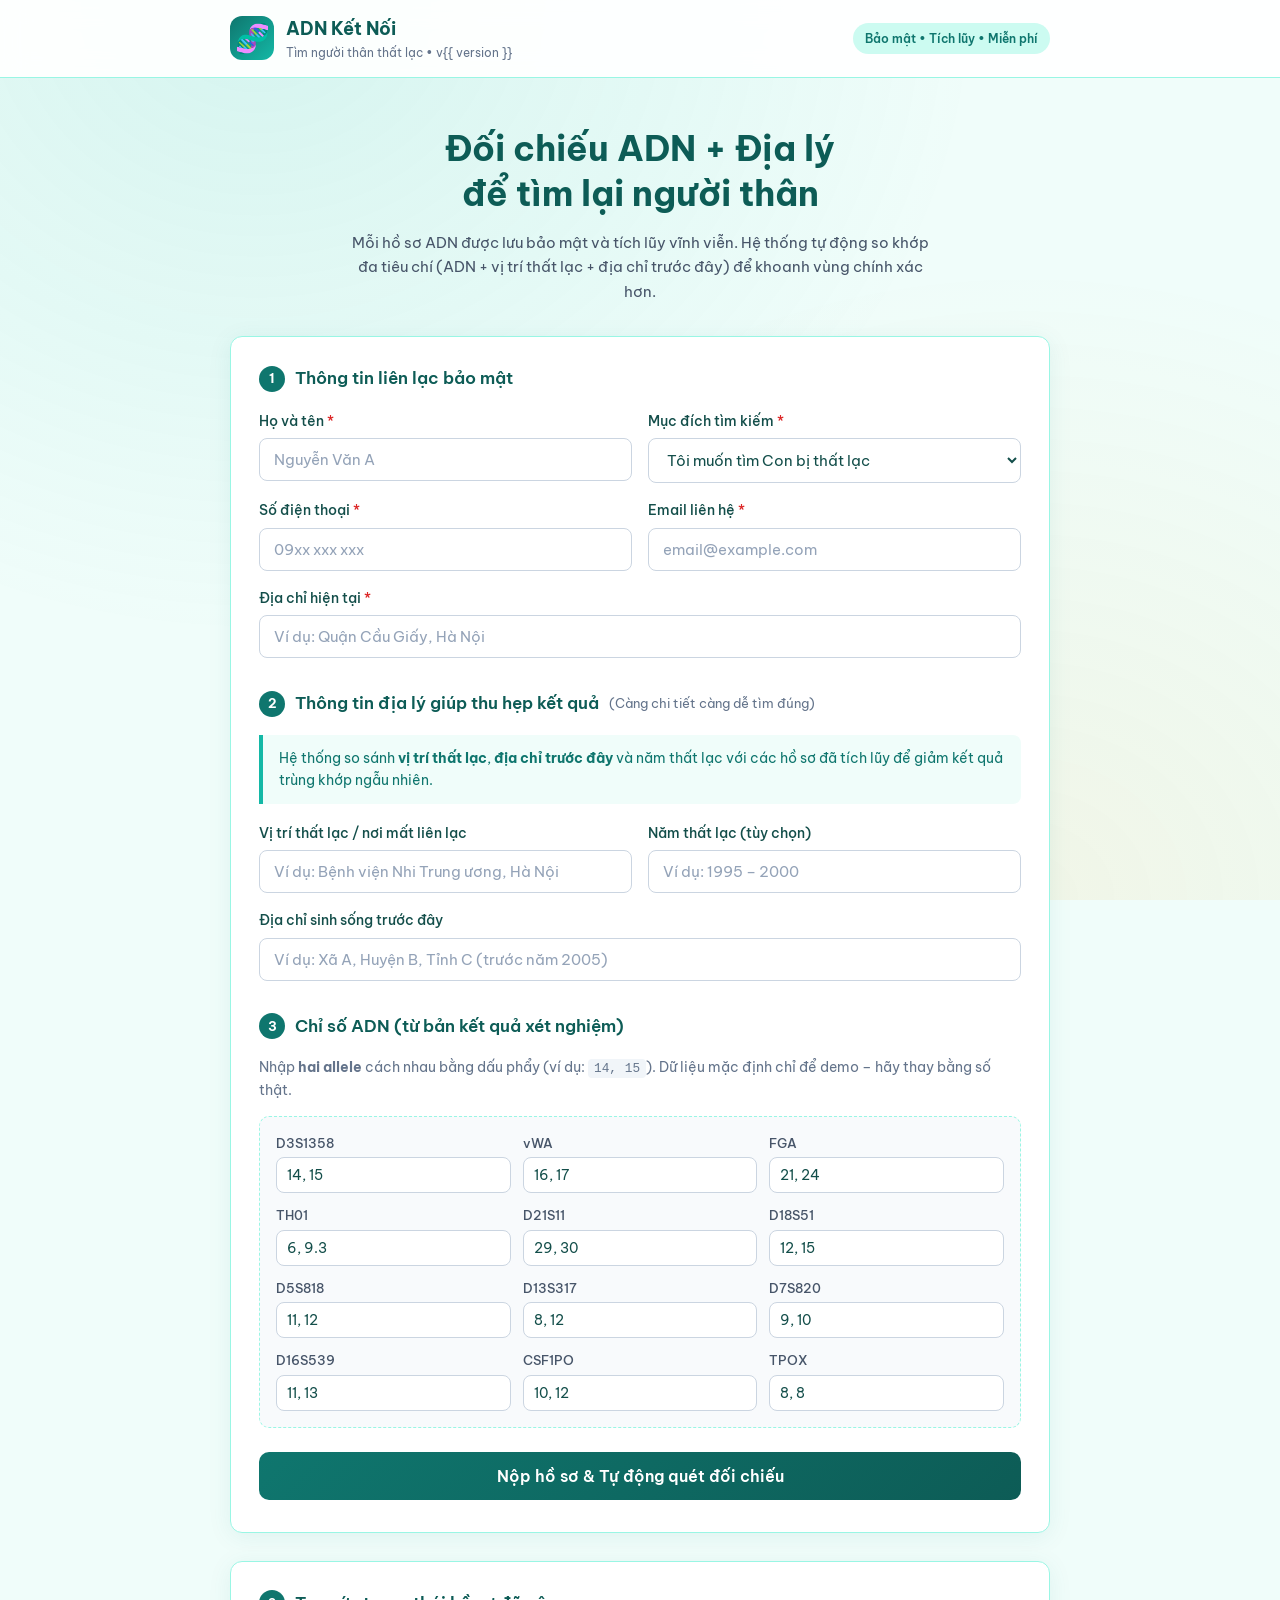
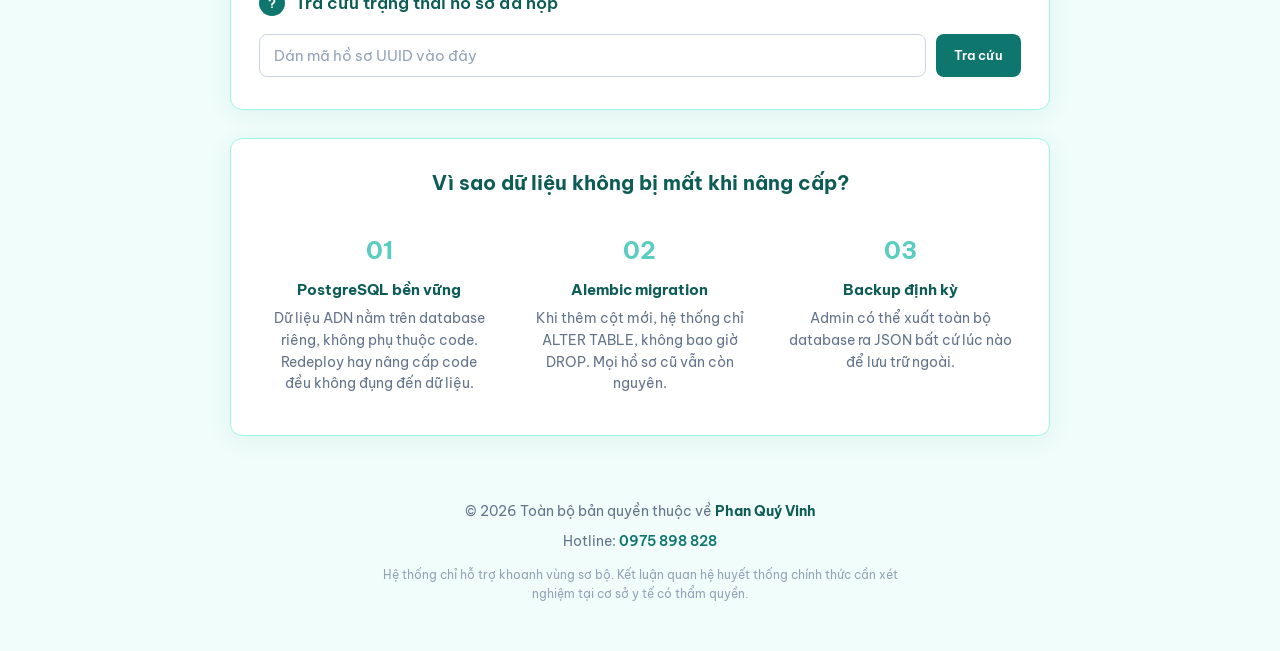
==== templates/index.html @ 2c6a6034 "Add files via upload" ====
<!DOCTYPE html>
<html lang="vi">
<head>
    <meta charset="UTF-8">
    <meta name="viewport" content="width=device-width, initial-scale=1.0">
    <meta name="description" content="Hệ thống tìm người thân thất lạc qua ADN + địa lý. Bảo mật, tích lũy dữ liệu, miễn phí.">
    <title>ADN Kết Nối – Tìm Người Thân Thất Lạc | Phan Quý Vinh</title>
    <link rel="preconnect" href="https://fonts.googleapis.com">
    <link href="https://fonts.googleapis.com/css2?family=Be+Vietnam+Pro:wght@400;500;600;700&display=swap" rel="stylesheet">
    <link rel="stylesheet" href="/static/style.css">
</head>
<body>
    <div class="bg-pattern"></div>

    <header class="header">
        <div class="container header-inner">
            <div class="logo">
                <span class="logo-icon">🧬</span>
                <div>
                    <div class="logo-title">ADN Kết Nối</div>
                    <div class="logo-sub">Tìm người thân thất lạc • v{{ version }}</div>
                </div>
            </div>
            <div class="header-badge">Bảo mật • Tích lũy • Miễn phí</div>
        </div>
    </header>

    <main class="container">
        <section class="hero">
            <h1>Đối chiếu ADN + Địa lý<br>để tìm lại người thân</h1>
            <p class="hero-desc">
                Mỗi hồ sơ ADN được lưu bảo mật và tích lũy vĩnh viễn.
                Hệ thống tự động so khớp đa tiêu chí (ADN + vị trí thất lạc + địa chỉ trước đây)
                để khoanh vùng chính xác hơn.
            </p>
        </section>

        <section class="card form-card">
            <form id="dnaForm" novalidate>
                <div class="section-title">
                    <span class="step">1</span>
                    Thông tin liên lạc bảo mật
                </div>

                <div class="grid-2">
                    <div class="form-group">
                        <label for="ho_ten">Họ và tên <span class="req">*</span></label>
                        <input type="text" id="ho_ten" required placeholder="Nguyễn Văn A" autocomplete="name">
                    </div>
                    <div class="form-group">
                        <label for="loai_tim_kiem">Mục đích tìm kiếm <span class="req">*</span></label>
                        <select id="loai_tim_kiem" required>
                            <option value="TIM_CON">Tôi muốn tìm Con bị thất lạc</option>
                            <option value="TIM_CHA_ME">Tôi muốn tìm Cha/Mẹ ruột</option>
                            <option value="TIM_ANH_CH_EM">Tôi muốn tìm Anh/Chị/Em ruột</option>
                        </select>
                    </div>
                </div>

                <div class="grid-2">
                    <div class="form-group">
                        <label for="so_dien_thoai">Số điện thoại <span class="req">*</span></label>
                        <input type="tel" id="so_dien_thoai" required placeholder="09xx xxx xxx" autocomplete="tel">
                    </div>
                    <div class="form-group">
                        <label for="email">Email liên hệ <span class="req">*</span></label>
                        <input type="email" id="email" required placeholder="email@example.com" autocomplete="email">
                    </div>
                </div>

                <div class="form-group">
                    <label for="dia_chi_hien_tai">Địa chỉ hiện tại <span class="req">*</span></label>
                    <input type="text" id="dia_chi_hien_tai" required placeholder="Ví dụ: Quận Cầu Giấy, Hà Nội">
                </div>

                <div class="section-title mt-lg">
                    <span class="step">2</span>
                    Thông tin địa lý giúp thu hẹp kết quả
                    <span class="hint">(Càng chi tiết càng dễ tìm đúng)</span>
                </div>

                <div class="info-box">
                    Hệ thống so sánh <strong>vị trí thất lạc</strong>, <strong>địa chỉ trước đây</strong>
                    và năm thất lạc với các hồ sơ đã tích lũy để giảm kết quả trùng khớp ngẫu nhiên.
                </div>

                <div class="grid-2">
                    <div class="form-group">
                        <label for="vi_tri_that_lac">Vị trí thất lạc / nơi mất liên lạc</label>
                        <input type="text" id="vi_tri_that_lac" placeholder="Ví dụ: Bệnh viện Nhi Trung ương, Hà Nội">
                    </div>
                    <div class="form-group">
                        <label for="nam_that_lac">Năm thất lạc (tùy chọn)</label>
                        <input type="text" id="nam_that_lac" placeholder="Ví dụ: 1995 – 2000">
                    </div>
                </div>

                <div class="form-group">
                    <label for="dia_chi_truoc_day">Địa chỉ sinh sống trước đây</label>
                    <input type="text" id="dia_chi_truoc_day" placeholder="Ví dụ: Xã A, Huyện B, Tỉnh C (trước năm 2005)">
                </div>

                <div class="section-title mt-lg">
                    <span class="step">3</span>
                    Chỉ số ADN (từ bản kết quả xét nghiệm)
                </div>

                <p class="dna-note">
                    Nhập <strong>hai allele</strong> cách nhau bằng dấu phẩy (ví dụ: <code>14, 15</code>).
                    Dữ liệu mặc định chỉ để demo – hãy thay bằng số thật.
                </p>

                <div class="dna-grid" id="dnaGrid"></div>

                <button type="submit" class="btn-submit" id="btnSubmit">
                    <span class="btn-text">Nộp hồ sơ & Tự động quét đối chiếu</span>
                    <span class="btn-loading" hidden>
                        <span class="spinner"></span> Đang xử lý bảo mật...
                    </span>
                </button>
            </form>

            <div id="result" class="result-box" hidden></div>
        </section>

        <!-- Tra cứu nhanh -->
        <section class="card">
            <div class="section-title">
                <span class="step">?</span>
                Tra cứu trạng thái hồ sơ đã nộp
            </div>
            <div class="lookup-row">
                <input type="text" id="lookupId" placeholder="Dán mã hồ sơ UUID vào đây">
                <button type="button" class="btn-secondary" id="btnLookup">Tra cứu</button>
            </div>
            <div id="lookupResult" class="result-box" hidden style="margin-top:16px;"></div>
        </section>

        <section class="card how-it-works">
            <h2>Vì sao dữ liệu không bị mất khi nâng cấp?</h2>
            <div class="steps">
                <div class="step-item">
                    <div class="step-num">01</div>
                    <h3>PostgreSQL bền vững</h3>
                    <p>Dữ liệu ADN nằm trên database riêng, không phụ thuộc code. Redeploy hay nâng cấp code đều không đụng đến dữ liệu.</p>
                </div>
                <div class="step-item">
                    <div class="step-num">02</div>
                    <h3>Alembic migration</h3>
                    <p>Khi thêm cột mới, hệ thống chỉ ALTER TABLE, không bao giờ DROP. Mọi hồ sơ cũ vẫn còn nguyên.</p>
                </div>
                <div class="step-item">
                    <div class="step-num">03</div>
                    <h3>Backup định kỳ</h3>
                    <p>Admin có thể xuất toàn bộ database ra JSON bất cứ lúc nào để lưu trữ ngoài.</p>
                </div>
            </div>
        </section>
    </main>

    <footer class="footer">
        <div class="container">
            <p>&copy; 2026 Toàn bộ bản quyền thuộc về <strong>Phan Quý Vinh</strong></p>
            <p class="hotline">Hotline: <a href="tel:0975898828">0975 898 828</a></p>
            <p class="disclaimer">
                Hệ thống chỉ hỗ trợ khoanh vùng sơ bộ.
                Kết luận quan hệ huyết thống chính thức cần xét nghiệm tại cơ sở y tế có thẩm quyền.
            </p>
        </div>
    </footer>

    <script src="/static/app.js"></script>
</body>
</html>
---- static/style.css ----
*, *::before, *::after { box-sizing: border-box; margin: 0; padding: 0; }

:root {
    --primary: #0f766e;
    --primary-dark: #0d5c56;
    --primary-light: #14b8a6;
    --bg: #f0fdfa;
    --card: #ffffff;
    --text: #134e4a;
    --border: #99f6e4;
    --danger: #dc2626;
    --radius: 12px;
    --shadow: 0 4px 24px rgba(15, 118, 110, 0.08);
    --font: 'Be Vietnam Pro', system-ui, sans-serif;
}

html { scroll-behavior: smooth; }
body {
    font-family: var(--font);
    background: var(--bg);
    color: var(--text);
    line-height: 1.6;
    min-height: 100vh;
}

.bg-pattern {
    position: fixed; inset: 0;
    background:
        radial-gradient(ellipse at 20% 0%, rgba(20, 184, 166, 0.12) 0%, transparent 50%),
        radial-gradient(ellipse at 80% 100%, rgba(245, 158, 11, 0.08) 0%, transparent 50%);
    pointer-events: none; z-index: -1;
}

.container { width: 100%; max-width: 860px; margin: 0 auto; padding: 0 20px; }

.header {
    background: rgba(255,255,255,0.92);
    backdrop-filter: blur(12px);
    border-bottom: 1px solid var(--border);
    position: sticky; top: 0; z-index: 100;
}
.header-inner {
    display: flex; align-items: center; justify-content: space-between;
    padding: 14px 20px;
}
.logo { display: flex; align-items: center; gap: 12px; }
.logo-icon {
    font-size: 28px;
    background: linear-gradient(135deg, var(--primary), var(--primary-light));
    width: 44px; height: 44px; border-radius: 12px;
    display: grid; place-items: center;
}
.logo-title { font-weight: 700; font-size: 1.15rem; color: var(--primary-dark); }
.logo-sub { font-size: 0.75rem; color: #64748b; }
.header-badge {
    font-size: 0.75rem; font-weight: 600; color: var(--primary);
    background: #ccfbf1; padding: 6px 12px; border-radius: 999px;
}

.hero { text-align: center; padding: 48px 0 32px; }
.hero h1 {
    font-size: clamp(1.6rem, 4vw, 2.2rem); font-weight: 700;
    color: var(--primary-dark); line-height: 1.3; margin-bottom: 14px;
}
.hero-desc { color: #475569; max-width: 580px; margin: 0 auto; font-size: 0.95rem; }

.card {
    background: var(--card); border-radius: var(--radius);
    box-shadow: var(--shadow); border: 1px solid var(--border);
    padding: 28px 28px 32px; margin-bottom: 28px;
}

.section-title {
    display: flex; align-items: center; gap: 10px;
    font-weight: 600; font-size: 1.05rem; color: var(--primary-dark);
    margin-bottom: 18px; flex-wrap: wrap;
}
.section-title .step {
    background: var(--primary); color: white;
    width: 26px; height: 26px; border-radius: 50%;
    display: grid; place-items: center; font-size: 0.8rem; font-weight: 700;
}
.section-title .hint { font-size: 0.8rem; font-weight: 400; color: #64748b; }
.mt-lg { margin-top: 32px; }

.grid-2 { display: grid; grid-template-columns: 1fr 1fr; gap: 16px; }
@media (max-width: 600px) { .grid-2 { grid-template-columns: 1fr; } }

.form-group { margin-bottom: 16px; }
label { display: block; font-weight: 500; font-size: 0.875rem; margin-bottom: 6px; }
.req { color: var(--danger); }

input, select {
    width: 100%; padding: 11px 14px;
    border: 1.5px solid #cbd5e1; border-radius: 8px;
    font-family: inherit; font-size: 0.95rem; color: var(--text);
    background: #fff; transition: border-color 0.2s, box-shadow 0.2s;
}
input:focus, select:focus {
    outline: none; border-color: var(--primary-light);
    box-shadow: 0 0 0 3px rgba(20, 184, 166, 0.2);
}
input::placeholder { color: #94a3b8; }

.info-box {
    background: #f0fdfa; border-left: 4px solid var(--primary-light);
    padding: 12px 16px; border-radius: 0 8px 8px 0;
    font-size: 0.875rem; color: #0f766e; margin-bottom: 18px;
}

.dna-note { font-size: 0.85rem; color: #64748b; margin-bottom: 14px; }
.dna-note code { background: #f1f5f9; padding: 2px 6px; border-radius: 4px; font-size: 0.8rem; }

.dna-grid {
    display: grid; grid-template-columns: repeat(3, 1fr); gap: 12px;
    background: #f8fafc; border: 1.5px dashed var(--border);
    border-radius: 10px; padding: 16px; margin-bottom: 8px;
}
@media (max-width: 640px) { .dna-grid { grid-template-columns: repeat(2, 1fr); } }
.dna-cell label { font-size: 0.8rem; color: #475569; margin-bottom: 4px; }
.dna-cell input { padding: 8px 10px; font-size: 0.9rem; }

.btn-submit {
    width: 100%; margin-top: 24px; padding: 14px 20px;
    background: linear-gradient(135deg, var(--primary), var(--primary-dark));
    color: white; border: none; border-radius: 10px;
    font-family: inherit; font-size: 1rem; font-weight: 600;
    cursor: pointer; transition: transform 0.15s, box-shadow 0.15s;
    display: flex; align-items: center; justify-content: center; gap: 8px;
}
.btn-submit:hover:not(:disabled) {
    transform: translateY(-1px);
    box-shadow: 0 6px 20px rgba(15, 118, 110, 0.3);
}
.btn-submit:disabled { opacity: 0.75; cursor: not-allowed; }

.btn-secondary {
    padding: 11px 18px; background: var(--primary); color: white;
    border: none; border-radius: 8px; font-family: inherit;
    font-weight: 600; cursor: pointer; white-space: nowrap;
}
.btn-secondary:hover { background: var(--primary-dark); }

.lookup-row { display: flex; gap: 10px; }
.lookup-row input { flex: 1; }

.spinner {
    width: 18px; height: 18px;
    border: 2.5px solid rgba(255,255,255,0.3);
    border-top-color: white; border-radius: 50%;
    animation: spin 0.7s linear infinite;
}
@keyframes spin { to { transform: rotate(360deg); } }

.result-box {
    margin-top: 28px; padding: 20px; border-radius: 10px;
    animation: fadeIn 0.4s ease;
}
@keyframes fadeIn {
    from { opacity: 0; transform: translateY(8px); }
    to { opacity: 1; transform: translateY(0); }
}
.result-box.success { background: #ecfdf5; border: 1px solid #a7f3d0; color: #065f46; }
.result-box.error { background: #fef2f2; border: 1px solid #fecaca; color: #991b1b; }
.result-box h3 { font-size: 1.05rem; margin-bottom: 8px; }
.result-box .ma-ho-so {
    display: inline-block; background: #d1fae5; padding: 4px 10px;
    border-radius: 6px; font-family: ui-monospace, monospace;
    font-size: 0.85rem; margin: 6px 0 12px; word-break: break-all;
}
.match-list { margin-top: 14px; display: flex; flex-direction: column; gap: 10px; }
.match-item {
    background: white; border: 1px solid #a7f3d0;
    border-radius: 8px; padding: 12px 14px;
}
.match-item .name { font-weight: 600; color: var(--primary-dark); }
.match-item .type { font-size: 0.85rem; color: #047857; }
.match-item .score { font-size: 0.8rem; color: #64748b; margin-top: 4px; }
.match-item .reasons { font-size: 0.8rem; color: #475569; margin-top: 6px; padding-left: 12px; }
.match-item .reasons li { margin-bottom: 2px; }

.how-it-works h2 {
    text-align: center; font-size: 1.25rem;
    color: var(--primary-dark); margin-bottom: 24px;
}
.steps { display: grid; grid-template-columns: repeat(3, 1fr); gap: 20px; }
@media (max-width: 700px) { .steps { grid-template-columns: 1fr; } }
.step-item { text-align: center; padding: 8px; }
.step-num {
    font-size: 1.5rem; font-weight: 700;
    color: var(--primary-light); opacity: 0.7; margin-bottom: 8px;
}
.step-item h3 { font-size: 0.95rem; margin-bottom: 6px; color: var(--primary-dark); }
.step-item p { font-size: 0.85rem; color: #64748b; }

.footer {
    text-align: center; padding: 36px 20px 48px;
    color: #64748b; font-size: 0.875rem;
}
.footer strong { color: var(--primary-dark); }
.hotline { margin: 8px 0; }
.hotline a { color: var(--primary); font-weight: 600; text-decoration: none; }
.disclaimer {
    margin-top: 12px; font-size: 0.75rem; max-width: 520px;
    margin-left: auto; margin-right: auto; color: #94a3b8;
}
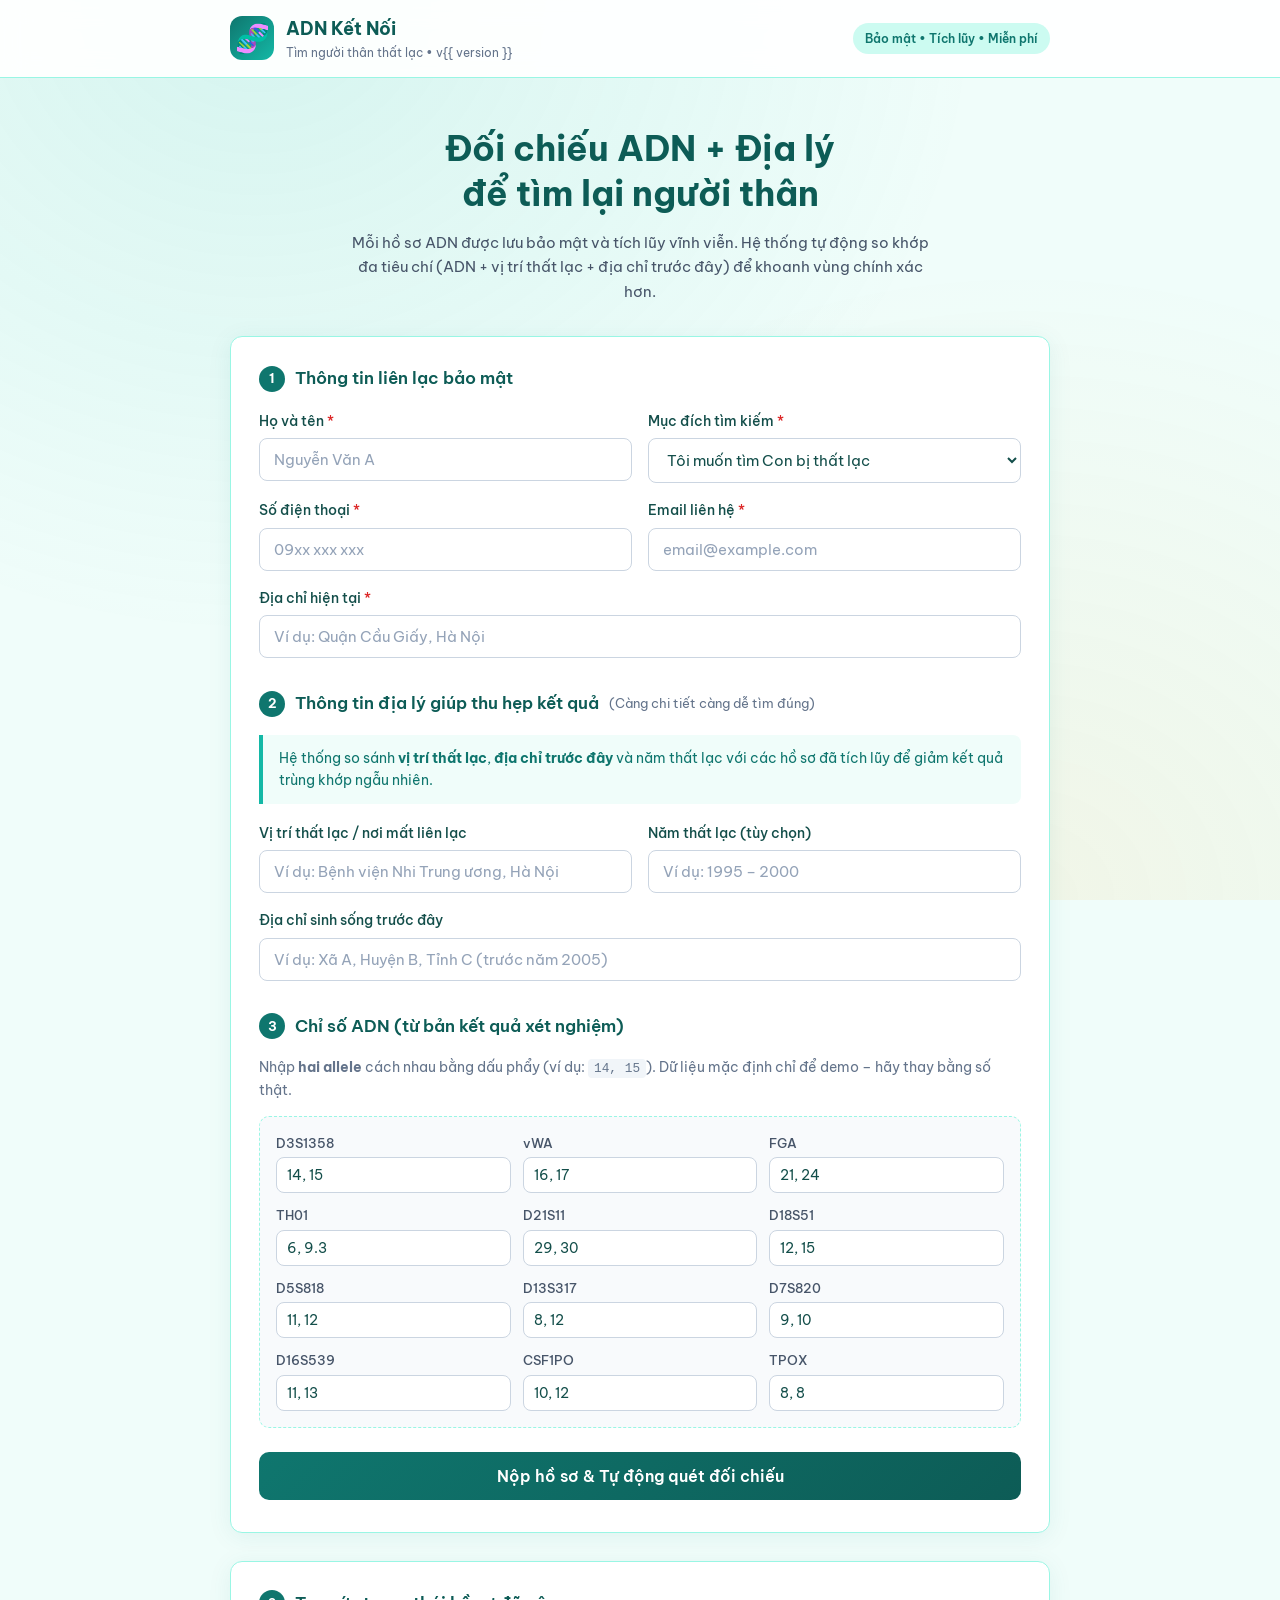
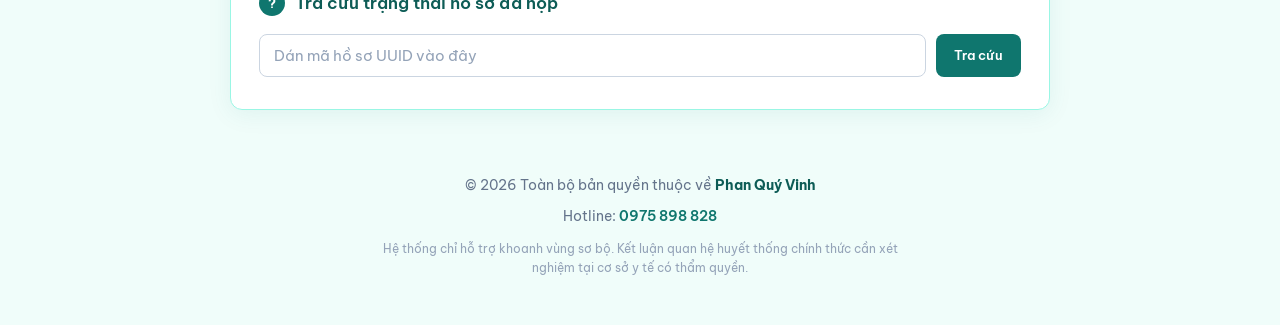
==== commit 55a0e28b: "Remove lookup result and how it works sections Removed the lookup result div and the 'how it works' " ====
--- a/templates/index.html
+++ b/templates/index.html
@@ -133,27 +133,6 @@
                 <input type="text" id="lookupId" placeholder="Dán mã hồ sơ UUID vào đây">
                 <button type="button" class="btn-secondary" id="btnLookup">Tra cứu</button>
             </div>
-            <div id="lookupResult" class="result-box" hidden style="margin-top:16px;"></div>
-        </section>
-
-        <section class="card how-it-works">
-            <h2>Vì sao dữ liệu không bị mất khi nâng cấp?</h2>
-            <div class="steps">
-                <div class="step-item">
-                    <div class="step-num">01</div>
-                    <h3>PostgreSQL bền vững</h3>
-                    <p>Dữ liệu ADN nằm trên database riêng, không phụ thuộc code. Redeploy hay nâng cấp code đều không đụng đến dữ liệu.</p>
-                </div>
-                <div class="step-item">
-                    <div class="step-num">02</div>
-                    <h3>Alembic migration</h3>
-                    <p>Khi thêm cột mới, hệ thống chỉ ALTER TABLE, không bao giờ DROP. Mọi hồ sơ cũ vẫn còn nguyên.</p>
-                </div>
-                <div class="step-item">
-                    <div class="step-num">03</div>
-                    <h3>Backup định kỳ</h3>
-                    <p>Admin có thể xuất toàn bộ database ra JSON bất cứ lúc nào để lưu trữ ngoài.</p>
-                </div>
             </div>
         </section>
     </main>
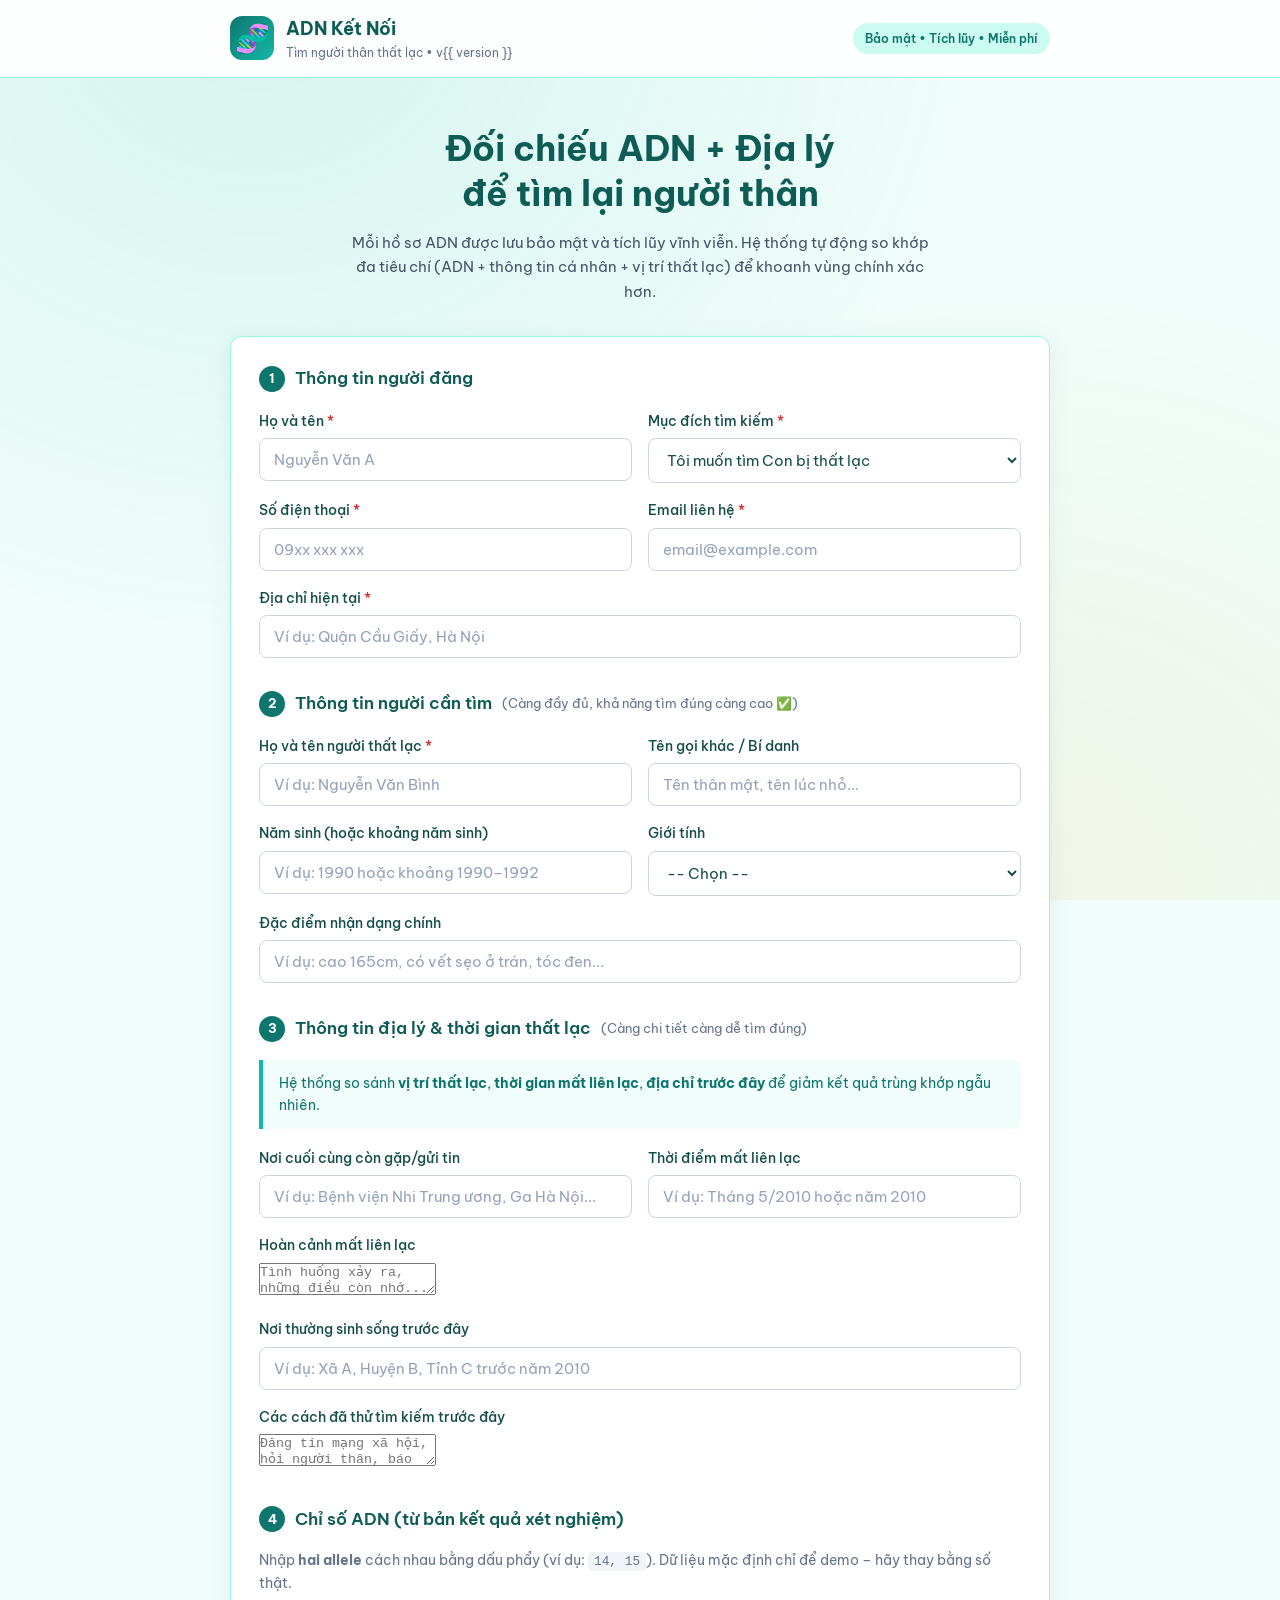
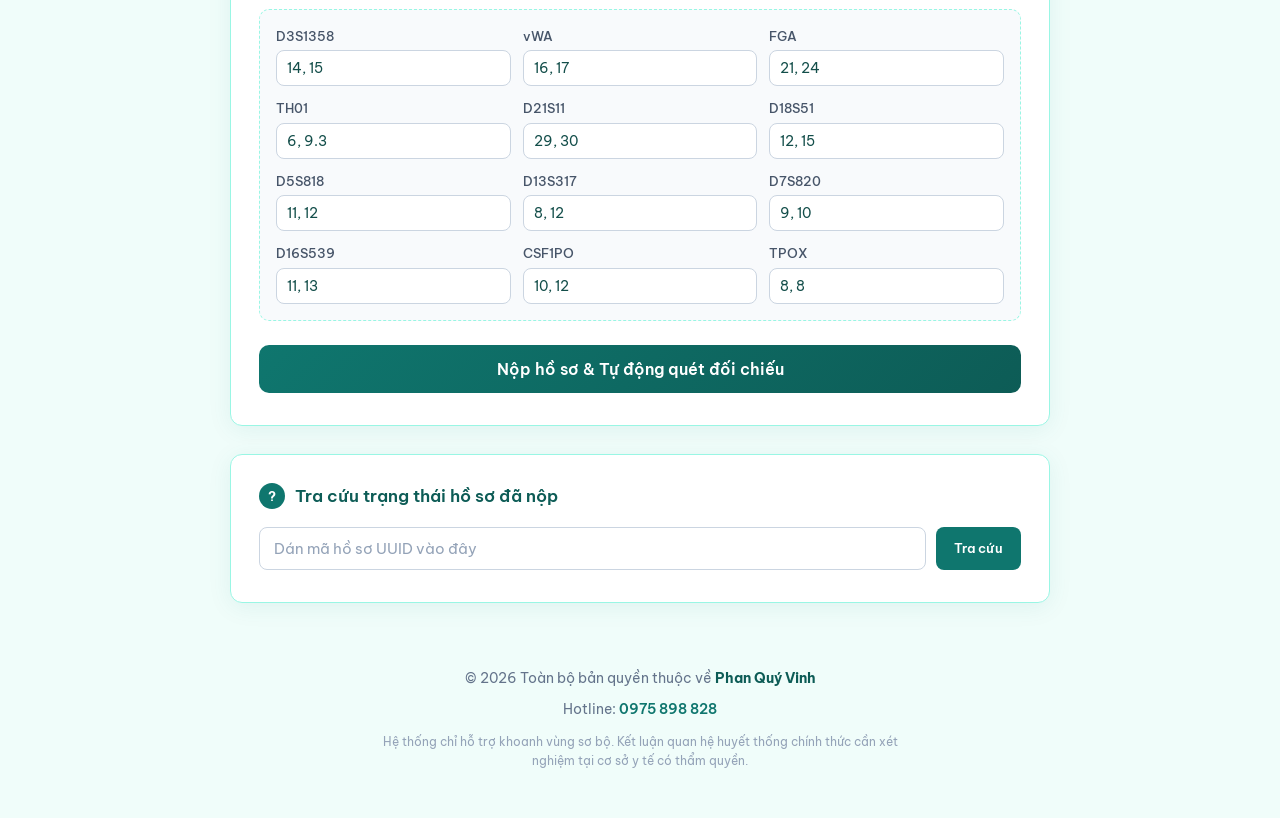
==== commit afbfe8b8: "Revise labels and descriptions in index.html Updated text labels and descriptions in the HTML templa" ====
--- a/templates/index.html
+++ b/templates/index.html
@@ -11,7 +11,6 @@
 </head>
 <body>
     <div class="bg-pattern"></div>
-
     <header class="header">
         <div class="container header-inner">
             <div class="logo">
@@ -24,24 +23,21 @@
             <div class="header-badge">Bảo mật • Tích lũy • Miễn phí</div>
         </div>
     </header>
-
     <main class="container">
         <section class="hero">
             <h1>Đối chiếu ADN + Địa lý<br>để tìm lại người thân</h1>
             <p class="hero-desc">
                 Mỗi hồ sơ ADN được lưu bảo mật và tích lũy vĩnh viễn.
-                Hệ thống tự động so khớp đa tiêu chí (ADN + vị trí thất lạc + địa chỉ trước đây)
+                Hệ thống tự động so khớp đa tiêu chí (ADN + thông tin cá nhân + vị trí thất lạc)
                 để khoanh vùng chính xác hơn.
             </p>
         </section>
-
         <section class="card form-card">
             <form id="dnaForm" novalidate>
                 <div class="section-title">
                     <span class="step">1</span>
-                    Thông tin liên lạc bảo mật
+                    Thông tin người đăng
                 </div>
-
                 <div class="grid-2">
                     <div class="form-group">
                         <label for="ho_ten">Họ và tên <span class="req">*</span></label>
@@ -56,7 +52,6 @@
                         </select>
                     </div>
                 </div>
-
                 <div class="grid-2">
                     <div class="form-group">
                         <label for="so_dien_thoai">Số điện thoại <span class="req">*</span></label>
@@ -67,7 +62,6 @@
                         <input type="email" id="email" required placeholder="email@example.com" autocomplete="email">
                     </div>
                 </div>
-
                 <div class="form-group">
                     <label for="dia_chi_hien_tai">Địa chỉ hiện tại <span class="req">*</span></label>
                     <input type="text" id="dia_chi_hien_tai" required placeholder="Ví dụ: Quận Cầu Giấy, Hà Nội">
@@ -75,41 +69,79 @@
 
                 <div class="section-title mt-lg">
                     <span class="step">2</span>
-                    Thông tin địa lý giúp thu hẹp kết quả
-                    <span class="hint">(Càng chi tiết càng dễ tìm đúng)</span>
+                    Thông tin người cần tìm
+                    <span class="hint">(Càng đầy đủ, khả năng tìm đúng càng cao ✅)</span>
                 </div>
-
-                <div class="info-box">
-                    Hệ thống so sánh <strong>vị trí thất lạc</strong>, <strong>địa chỉ trước đây</strong>
-                    và năm thất lạc với các hồ sơ đã tích lũy để giảm kết quả trùng khớp ngẫu nhiên.
-                </div>
-
                 <div class="grid-2">
                     <div class="form-group">
-                        <label for="vi_tri_that_lac">Vị trí thất lạc / nơi mất liên lạc</label>
-                        <input type="text" id="vi_tri_that_lac" placeholder="Ví dụ: Bệnh viện Nhi Trung ương, Hà Nội">
+                        <label for="ten_nguoi_thac_lac">Họ và tên người thất lạc <span class="req">*</span></label>
+                        <input type="text" id="ten_nguoi_thac_lac" required placeholder="Ví dụ: Nguyễn Văn Bình">
                     </div>
                     <div class="form-group">
-                        <label for="nam_that_lac">Năm thất lạc (tùy chọn)</label>
-                        <input type="text" id="nam_that_lac" placeholder="Ví dụ: 1995 – 2000">
+                        <label for="ten_khac">Tên gọi khác / Bí danh</label>
+                        <input type="text" id="ten_khac" placeholder="Tên thân mật, tên lúc nhỏ...">
                     </div>
                 </div>
-
+                <div class="grid-2">
+                    <div class="form-group">
+                        <label for="nam_sinh">Năm sinh (hoặc khoảng năm sinh)</label>
+                        <input type="text" id="nam_sinh" placeholder="Ví dụ: 1990 hoặc khoảng 1990–1992">
+                    </div>
+                    <div class="form-group">
+                        <label for="gioi_tinh">Giới tính</label>
+                        <select id="gioi_tinh">
+                            <option value="">-- Chọn --</option>
+                            <option value="NAM">Nam</option>
+                            <option value="NU">Nữ</option>
+                            <option value="KHONG_RO">Chưa rõ</option>
+                        </select>
+                    </div>
+                </div>
                 <div class="form-group">
-                    <label for="dia_chi_truoc_day">Địa chỉ sinh sống trước đây</label>
-                    <input type="text" id="dia_chi_truoc_day" placeholder="Ví dụ: Xã A, Huyện B, Tỉnh C (trước năm 2005)">
+                    <label for="dac_diem_nhan_dang">Đặc điểm nhận dạng chính</label>
+                    <input type="text" id="dac_diem_nhan_dang" placeholder="Ví dụ: cao 165cm, có vết sẹo ở trán, tóc đen...">
                 </div>
 
                 <div class="section-title mt-lg">
                     <span class="step">3</span>
+                    Thông tin địa lý & thời gian thất lạc
+                    <span class="hint">(Càng chi tiết càng dễ tìm đúng)</span>
+                </div>
+                <div class="info-box">
+                    Hệ thống so sánh <strong>vị trí thất lạc</strong>, <strong>thời gian mất liên lạc</strong>,
+                    <strong>địa chỉ trước đây</strong> để giảm kết quả trùng khớp ngẫu nhiên.
+                </div>
+                <div class="grid-2">
+                    <div class="form-group">
+                        <label for="vi_tri_that_lac">Nơi cuối cùng còn gặp/gửi tin</label>
+                        <input type="text" id="vi_tri_that_lac" placeholder="Ví dụ: Bệnh viện Nhi Trung ương, Ga Hà Nội...">
+                    </div>
+                    <div class="form-group">
+                        <label for="ngay_mat_lien_lac">Thời điểm mất liên lạc</label>
+                        <input type="text" id="ngay_mat_lien_lac" placeholder="Ví dụ: Tháng 5/2010 hoặc năm 2010">
+                    </div>
+                </div>
+                <div class="form-group">
+                    <label for="hoan_canh">Hoàn cảnh mất liên lạc</label>
+                    <textarea id="hoan_canh" rows="2" placeholder="Tình huống xảy ra, những điều còn nhớ..."></textarea>
+                </div>
+                <div class="form-group">
+                    <label for="dia_chi_truoc_day">Nơi thường sinh sống trước đây</label>
+                    <input type="text" id="dia_chi_truoc_day" placeholder="Ví dụ: Xã A, Huyện B, Tỉnh C trước năm 2010">
+                </div>
+                <div class="form-group">
+                    <label for="cach_da_thu">Các cách đã thử tìm kiếm trước đây</label>
+                    <textarea id="cach_da_thu" rows="2" placeholder="Đăng tin mạng xã hội, hỏi người thân, báo chính quyền..."></textarea>
+                </div>
+
+                <div class="section-title mt-lg">
+                    <span class="step">4</span>
                     Chỉ số ADN (từ bản kết quả xét nghiệm)
                 </div>
-
                 <p class="dna-note">
                     Nhập <strong>hai allele</strong> cách nhau bằng dấu phẩy (ví dụ: <code>14, 15</code>).
                     Dữ liệu mặc định chỉ để demo – hãy thay bằng số thật.
                 </p>
-
                 <div class="dna-grid" id="dnaGrid"></div>
 
                 <button type="submit" class="btn-submit" id="btnSubmit">
@@ -119,11 +151,9 @@
                     </span>
                 </button>
             </form>
-
             <div id="result" class="result-box" hidden></div>
         </section>
 
-        <!-- Tra cứu nhanh -->
         <section class="card">
             <div class="section-title">
                 <span class="step">?</span>
@@ -133,10 +163,8 @@
                 <input type="text" id="lookupId" placeholder="Dán mã hồ sơ UUID vào đây">
                 <button type="button" class="btn-secondary" id="btnLookup">Tra cứu</button>
             </div>
-            </div>
         </section>
     </main>
-
     <footer class="footer">
         <div class="container">
             <p>&copy; 2026 Toàn bộ bản quyền thuộc về <strong>Phan Quý Vinh</strong></p>
@@ -147,7 +175,6 @@
             </p>
         </div>
     </footer>
-
     <script src="/static/app.js"></script>
 </body>
 </html>
